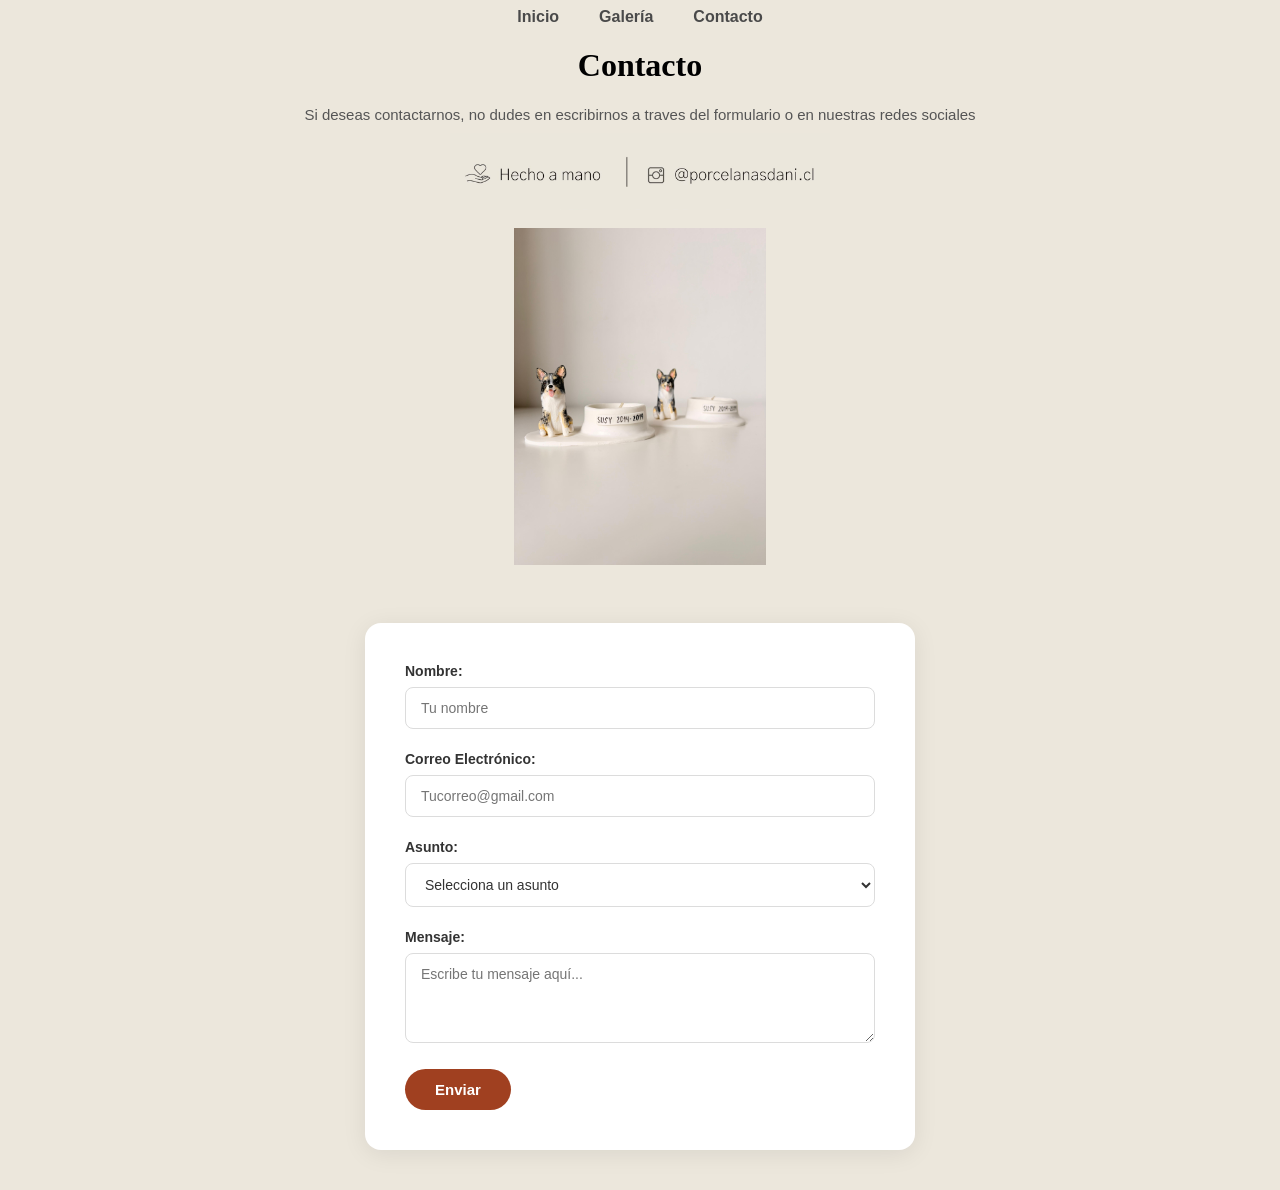
==== Contacto.html @ 03d56edf "Add files via upload" ====
<!DOCTYPE html>
<html lang="en">
<head>
    <meta charset="UTF-8">
    <meta name="viewport" content="width=device-width, initial-scale=1.0">
    <title>Porcelanasdani.cl</title>
     <link rel="stylesheet" href="estilos.css">
</head>

<body>
    <nav>
    <ul>
        <li><a href="Paginadeinicio.html">Inicio</a></li>
        <li><a href="Galeria.html">Galería</a></li>
        <li><a href="Contacto.html">Contacto</a></li>
    </ul>
</nav>

    <h1>Contacto</h1>
    <p class="parrafo-corto"> 
        Si deseas contactarnos, no dudes en escribirnos a traves del formulario o en nuestras redes sociales</p>
    <img src=contactodos.jpeg alt="Porcelanasdani" width="1000" height="auto"><br>
    <img src=contactouno.jpeg alt="Porcelanasdani" width="200" class="imagen-final"><br>

   <main>
    <div class="columna-formulario"></div>

    <div class="tarjeta-formulario">
        <form action="#" method="POST" class="formulario-contacto">
            <div class="campo-grupo">
                <label for="nombre">Nombre:</label>
                <input type="text" id="nombre" name="nombre" placeholder="Tu nombre">
            </div>
            <div class="campo-grupo">
                <label for="correo">Correo Electrónico:</label>
                <input type="email" id="correo" name="correo" placeholder="Tucorreo@gmail.com">
            </div>
            <div class="campo-grupo">
                <label for="asunto">Asunto:</label>
                <select id="asunto" name="asunto">
                    <option value="" disabled selected>Selecciona un asunto</option>
                    <option value="encargo">Encargo personalizado</option>
                    <option value="consulta">Consulta general</option>
                </select>
            </div>
            <div class="campo-grupo">
                <label for="mensaje">Mensaje:</label>
                <textarea id="mensaje" name="mensaje" rows="4" placeholder="Escribe tu mensaje aquí..."></textarea>
            </div>
            <button type="submit" class="btn-enviar">Enviar</button>

        </form>
    </div>
</main>

</body>
</html>
---- estilos.css ----
body {
  background-color:rgb(236, 231, 220)
}

h1 {
  color: black;
  text-align: center;
}

p {
  font-family: 'arial';
  font-size: 18px;
  text-align: center;
  line-break: normal;
  margin-bottom: 50px;
  line-height: 1,6;
  max-width: px;
    margin-left: auto;    
    margin-right: auto;
    color: 2c2c2c;
}

h2 {
    font-family: 'arial';
  font-size: 18px;
  text-align: center;
  line-break: normal;
  margin-bottom: 50px;
  max-width: 350px;
    margin-left: auto;    
    margin-right: auto;

}

h3 {
    font-family: 'arial';
  font-size: 18px;
  text-align: center;
  line-break: normal;
  margin-bottom: 50px;
  max-width: 350px;
    margin-left: auto;    
    margin-right: auto;

}
.parrafo-largo {
    text-align: justify;       
    max-width: 600px;         
    margin-left: auto;         
    line-height: 1.6;          
    color: #333333;
}


.parrafo-corto {
    text-align: center;        
    font-size: 15px;           
    color: #555555;            
    margin: 10px 0;
}
img {
  display: block;
  margin: auto;
  width: 30%;
}

img.imagen-portada {
  display: block;
  margin: auto;
  width: 10%;
}

img.imagen-final {
  display: block;
  margin: auto;
  width: 20%;
}

ul {
    list-style: none;          
    display: flex;     
    justify-content: center;  
    gap: 40px; 
    margin: 0;
    padding: 0;
}

a {
    text-decoration: none;     
    color: #4a4a4a;            
    font-family: sans-serif;
    font-weight: 600;          
    font-size: 16px;
    transition: color 0.3s ease; 
}


 a:hover {
    color: #b8860b;            
}


.tarjeta-formulario{
    max-width: 550px;
    margin: 40px auto;
    background-color: #ffffff;
    padding: 40px;
    border-radius: 16px;
    box-shadow: 0 4px 25px rgba(0, 0, 0, 0.08); 
    box-sizing: border-box;
}


.campo-grupo {
    margin-bottom: 22px;
}


.formulario-contacto label {
    display: block;
    margin-bottom: 8px;
    font-family: Arial, sans-serif;
    font-weight: bold;
    color: #333333;
    font-size: 14px;
}


.formulario-contacto input[type="text"],
.formulario-contacto input[type="email"],
.formulario-contacto select,
.formulario-contacto textarea {
    width: 100%;
    padding: 12px 15px;
    border: 1px solid #dcdcdc;
    border-radius: 8px; 
    background-color: #ffffff;
    font-family: Arial, sans-serif;
    font-size: 14px;
    color: #333333;
    box-sizing: border-box; 
    outline: none;
    transition: border-color 0.2s ease, box-shadow 0.2s ease;
}


.formulario-contacto input:focus,
.formulario-contacto select:focus,
.formulario-contacto textarea:focus {
    border-color: #a04020; 
    box-shadow: 0 0 0 3px rgba(160, 64, 32, 0.15);
}


.btn-enviar {
    background-color: #a04020; 
    color: #ffffff;
    border: none;
    padding: 12px 30px;
    border-radius: 50px;       
    font-family: Arial, sans-serif;
    font-size: 15px;
    font-weight: bold;
    cursor: pointer;
    transition: background-color 0.2s ease;
}


.btn-enviar:hover {
    background-color: #803015;
}
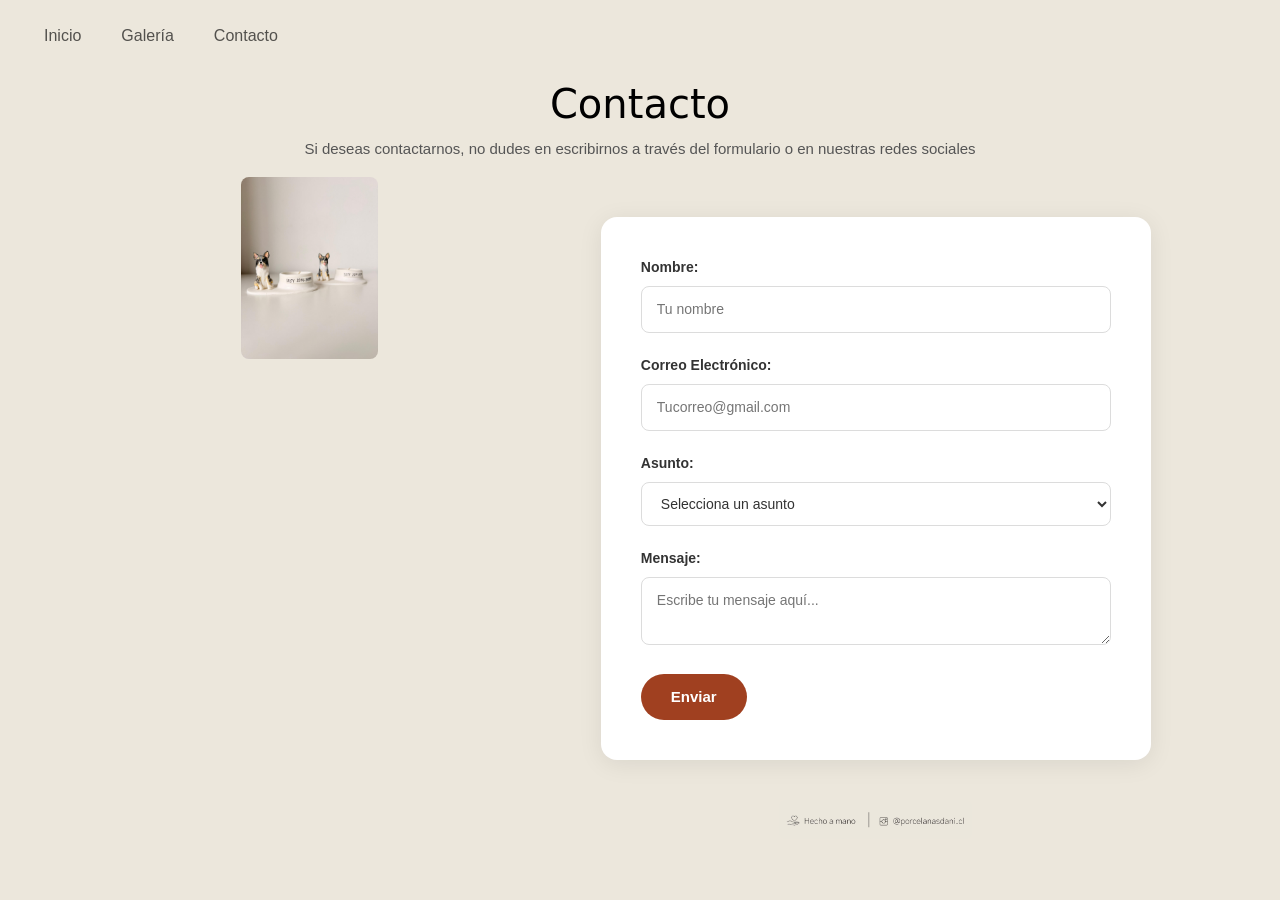
==== commit 3595aca1: "Add files via upload" ====
--- a/Contacto.html
+++ b/Contacto.html
@@ -1,57 +1,77 @@
 <!DOCTYPE html>
-<html lang="en">
+<html lang="es">
 <head>
     <meta charset="UTF-8">
     <meta name="viewport" content="width=device-width, initial-scale=1.0">
     <title>Porcelanasdani.cl</title>
-     <link rel="stylesheet" href="estilos.css">
+    <link href="https://cdn.jsdelivr.net/npm/bootstrap@5.3.3/dist/css/bootstrap.min.css" rel="stylesheet">
+    <link rel="stylesheet" href="estilos.css">
 </head>
+<body>
 
-<body>
-    <nav>
-    <ul>
-        <li><a href="Paginadeinicio.html">Inicio</a></li>
-        <li><a href="Galeria.html">Galería</a></li>
-        <li><a href="Contacto.html">Contacto</a></li>
-    </ul>
-</nav>
+    <!-- 1. MENÚ SUPERIOR UNIFICADO CON INICIO -->
+    <nav class="navbar navbar-expand py-3 px-4 barra-navegacion">
+        <div class="container-fluid justify-content-start">
+            <ul class="navbar-nav flex-row gap-4">
+                <li class="nav-item">
+                    <a class="nav-link enlace-menu" href="Paginadeinicio.html">Inicio</a>
+                </li>
+                <li class="nav-item">
+                    <a class="nav-link enlace-menu" href="Galeria.html">Galería</a>
+                </li>
+                <li class="nav-item">
+                    <a class="nav-link enlace-menu enlace-activo" href="Contacto.html">Contacto</a>
+                </li>
+            </ul>
+        </div>
+    </nav>
+    
 
-    <h1>Contacto</h1>
-    <p class="parrafo-corto"> 
-        Si deseas contactarnos, no dudes en escribirnos a traves del formulario o en nuestras redes sociales</p>
-    <img src=contactodos.jpeg alt="Porcelanasdani" width="1000" height="auto"><br>
-    <img src=contactouno.jpeg alt="Porcelanasdani" width="200" class="imagen-final"><br>
+<main class="container my-2">
+        <h1 class="titulo-contacto text-center mb-1">Contacto</h1>
+        <p class="parrafo-corto mb-3">
+            Si deseas contactarnos, no dudes en escribirnos a través del formulario o en nuestras redes sociales
+        </p>
 
-   <main>
-    <div class="columna-formulario"></div>
+        <div class="row align-items-start g-3">
+            <!-- Columna izquierda: Imagen contactouno.jpeg -->
+            <div class="col-12 col-md-5 text-center">
+                <img src="contactouno.jpeg" alt="Porcelanasdani" class="img-fluid imagen-contacto rounded-3">
+            </div>
 
-    <div class="tarjeta-formulario">
-        <form action="#" method="POST" class="formulario-contacto">
-            <div class="campo-grupo">
-                <label for="nombre">Nombre:</label>
-                <input type="text" id="nombre" name="nombre" placeholder="Tu nombre">
+            <!-- Columna derecha: Formulario de contacto -->
+            <div class="col-12 col-md-7">
+                <div class="tarjeta-formulario tarjeta-contacto-compacta">
+                    <form action="#" method="POST" class="formulario-contacto">
+                        <div class="campo-grupo">
+                            <label for="nombre">Nombre:</label>
+                            <input type="text" id="nombre" name="nombre" placeholder="Tu nombre">
+                        </div>
+                        <div class="campo-grupo">
+                            <label for="correo">Correo Electrónico:</label>
+                            <input type="email" id="correo" name="correo" placeholder="Tucorreo@gmail.com">
+                        </div>
+                        <div class="campo-grupo">
+                            <label for="asunto">Asunto:</label>
+                            <select id="asunto" name="asunto">
+                                <option value="" disabled selected>Selecciona un asunto</option>
+                                <option value="encargo">Encargo personalizado</option>
+                                <option value="consulta">Consulta general</option>
+                            </select>
+                        </div>
+                        <div class="campo-grupo">
+                            <label for="mensaje">Mensaje:</label>
+                            <textarea id="mensaje" name="mensaje" rows="2" placeholder="Escribe tu mensaje aquí..."></textarea>
+                        </div>
+                        <button type="submit" class="btn-enviar">Enviar</button>
+                    </form>
+                </div>
+            <div class="text-center mt-2">
+                    <img src="contactodos.jpeg" alt="Porcelanasdani" class="img-fluid imagen-contacto-bajo rounded-3">
+                </div>
             </div>
-            <div class="campo-grupo">
-                <label for="correo">Correo Electrónico:</label>
-                <input type="email" id="correo" name="correo" placeholder="Tucorreo@gmail.com">
-            </div>
-            <div class="campo-grupo">
-                <label for="asunto">Asunto:</label>
-                <select id="asunto" name="asunto">
-                    <option value="" disabled selected>Selecciona un asunto</option>
-                    <option value="encargo">Encargo personalizado</option>
-                    <option value="consulta">Consulta general</option>
-                </select>
-            </div>
-            <div class="campo-grupo">
-                <label for="mensaje">Mensaje:</label>
-                <textarea id="mensaje" name="mensaje" rows="4" placeholder="Escribe tu mensaje aquí..."></textarea>
-            </div>
-            <button type="submit" class="btn-enviar">Enviar</button>
-
-        </form>
-    </div>
-</main>
+        </div>
+    </main>
 
 </body>
 </html>
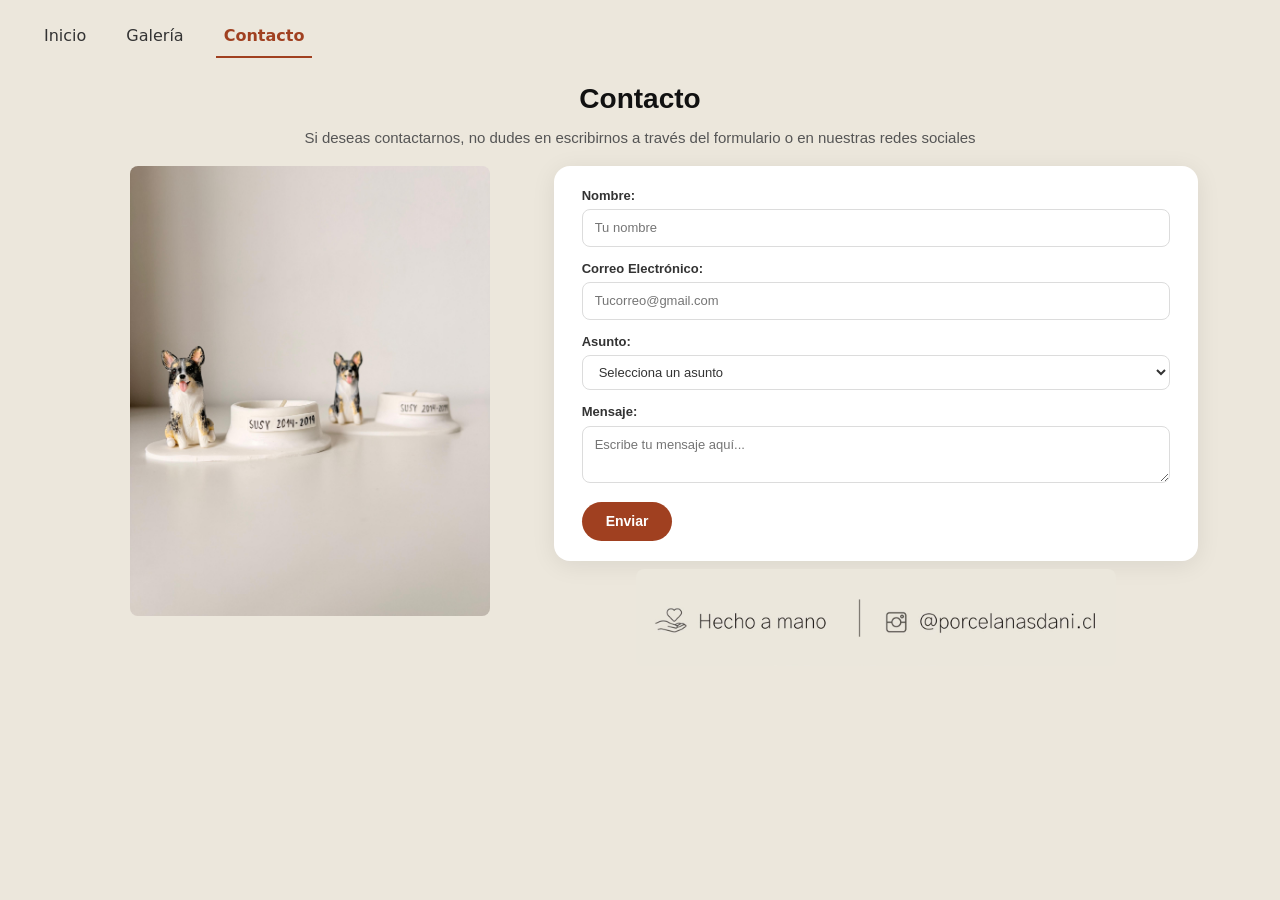
==== commit f591fa65: "Update Contacto.html" ====
--- a/Contacto.html
+++ b/Contacto.html
@@ -9,12 +9,11 @@
 </head>
 <body>
 
-    <!-- 1. MENÚ SUPERIOR UNIFICADO CON INICIO -->
     <nav class="navbar navbar-expand py-3 px-4 barra-navegacion">
         <div class="container-fluid justify-content-start">
             <ul class="navbar-nav flex-row gap-4">
                 <li class="nav-item">
-                    <a class="nav-link enlace-menu" href="Paginadeinicio.html">Inicio</a>
+                    <a class="nav-link enlace-menu" href="index.html">Inicio</a>
                 </li>
                 <li class="nav-item">
                     <a class="nav-link enlace-menu" href="Galeria.html">Galería</a>
@@ -34,12 +33,10 @@
         </p>
 
         <div class="row align-items-start g-3">
-            <!-- Columna izquierda: Imagen contactouno.jpeg -->
+           
             <div class="col-12 col-md-5 text-center">
                 <img src="contactouno.jpeg" alt="Porcelanasdani" class="img-fluid imagen-contacto rounded-3">
             </div>
-
-            <!-- Columna derecha: Formulario de contacto -->
             <div class="col-12 col-md-7">
                 <div class="tarjeta-formulario tarjeta-contacto-compacta">
                     <form action="#" method="POST" class="formulario-contacto">
@@ -74,4 +71,4 @@
     </main>
 
 </body>
-</html>+</html>
--- a/estilos.css
+++ b/estilos.css
@@ -1,172 +1,309 @@
+/* ESTILOS GENERALES Y TIPOGRAFÍA BASE */
 body {
-  background-color:rgb(236, 231, 220)
+  background-color: rgb(236, 231, 220);
 }
 
 h1 {
   color: black;
   text-align: center;
-}
-
-p {
-  font-family: 'arial';
+  font-family: Arial, Helvetica, sans-serif;
+}
+
+h2 {
+  font-family: Arial, Helvetica, sans-serif;
   font-size: 18px;
   text-align: center;
-  line-break: normal;
-  margin-bottom: 50px;
-  line-height: 1,6;
-  max-width: px;
-    margin-left: auto;    
-    margin-right: auto;
-    color: 2c2c2c;
-}
-
-h2 {
-    font-family: 'arial';
-  font-size: 18px;
-  text-align: center;
-  line-break: normal;
   margin-bottom: 50px;
   max-width: 350px;
-    margin-left: auto;    
-    margin-right: auto;
-
+  margin-left: auto;
+  margin-right: auto;
 }
 
 h3 {
-    font-family: 'arial';
+  font-family: Arial, Helvetica, sans-serif;
   font-size: 18px;
   text-align: center;
-  line-break: normal;
   margin-bottom: 50px;
   max-width: 350px;
-    margin-left: auto;    
-    margin-right: auto;
-
-}
-.parrafo-largo {
-    text-align: justify;       
-    max-width: 600px;         
-    margin-left: auto;         
-    line-height: 1.6;          
-    color: #333333;
-}
-
-
-.parrafo-corto {
-    text-align: center;        
-    font-size: 15px;           
-    color: #555555;            
-    margin: 10px 0;
-}
+  margin-left: auto;
+  margin-right: auto;
+}
+
+p {
+  font-family: Arial, Helvetica, sans-serif;
+  font-size: 18px;
+  text-align: center;
+  margin-bottom: 50px;
+  line-height: 1.6;
+  margin-left: auto;
+  margin-right: auto;
+  color: #2c2c2c;
+}
+
 img {
   display: block;
   margin: auto;
   width: 30%;
 }
 
-img.imagen-portada {
-  display: block;
-  margin: auto;
-  width: 10%;
-}
-
 img.imagen-final {
   display: block;
   margin: auto;
   width: 20%;
 }
 
+/*MENÚ DE NAVEGACIÓN SUPERIOR*/
 ul {
-    list-style: none;          
-    display: flex;     
-    justify-content: center;  
-    gap: 40px; 
-    margin: 0;
-    padding: 0;
+  list-style: none;
+  margin: 0;
+  padding: 0;
 }
 
 a {
-    text-decoration: none;     
-    color: #4a4a4a;            
-    font-family: sans-serif;
-    font-weight: 600;          
-    font-size: 16px;
-    transition: color 0.3s ease; 
-}
-
-
- a:hover {
-    color: #b8860b;            
-}
-
-
-.tarjeta-formulario{
-    max-width: 550px;
-    margin: 40px auto;
-    background-color: #ffffff;
-    padding: 40px;
-    border-radius: 16px;
-    box-shadow: 0 4px 25px rgba(0, 0, 0, 0.08); 
-    box-sizing: border-box;
-}
-
+  text-decoration: none;
+}
+.enlace-menu {
+  font-size: 16px;
+  color: #333333;
+  font-weight: 500;
+  text-decoration: none;
+  transition: color 0.2s ease;
+}
+.enlace-menu:hover {
+  color: #a04020;
+}
+.enlace-activo {
+  color: #a04020 !important;
+  font-weight: 700;
+  border-bottom: 2px solid #a04020;
+}
+
+/*PÁGINA DE INICIO*/
+.imagen-portada {
+  width: 100%;
+  max-width: 420px;
+  height: auto;
+}
+
+.imagen-portada-grande {
+  width: 100%;
+  max-width: 380px;
+  height: auto;
+}
+
+.logo-sobre-titulo {
+  max-width: 140px;
+  height: auto;
+}
+
+.titulo-principal {
+  font-size: 2rem;
+  font-weight: 700;
+  color: #111111;
+  text-align: center;
+}
+
+.parrafo-largo {
+  text-align: justify;
+  max-width: 600px;
+  margin-left: auto;
+  line-height: 1.6;
+  color: #333333;
+}
+
+.parrafo-corto {
+  text-align: center;
+  font-size: 15px;
+  color: #555555;
+  margin: 10px 0;
+}
+
+.parrafo-historia {
+  font-family: Arial, Helvetica, sans-serif;
+  font-size: 15px;
+  color: #555555;
+  text-align: justify;
+  line-height: 1.6;
+}
+
+.parrafo-invitacion {
+  font-family: Arial, Helvetica, sans-serif;
+  font-size: 15px;
+  color: #555555;
+  line-height: 1.5;
+}
+
+.pie-pagina {
+  border-top: 1px solid rgba(0, 0, 0, 0.08);
+  margin-top: 60px;
+}
+
+.bloque-destacado {
+  max-width: 780px;
+  background-color: #ffffff;
+  border-radius: 16px;
+}
+
+/*PÁGINA DE GALERÍA*/
+.titulo-galeria {
+  font-size: 2rem;
+  font-weight: 700;
+  color: #111111;
+}
+
+.cuadricula-dos-por-fila {
+  max-width: 820px;
+}
+
+.tarjeta-obra {
+  background-color: #ffffff;
+  border-radius: 12px;
+  box-shadow: 0 4px 12px rgba(0, 0, 0, 0.06);
+  transition: transform 0.2s ease;
+}
+
+.tarjeta-obra:hover {
+  transform: translateY(-4px);
+}
+
+.foto-galeria {
+  width: 100%;
+  height: 220px;
+  object-fit: cover;
+  border-radius: 8px;
+}
+
+.foto-galeria-limpia {
+  width: 100%;
+  max-height: 320px;
+  object-fit: contain;
+  border-radius: 8px;
+}
+
+.titulo-obra {
+  font-size: 1rem;
+  font-weight: 600;
+  color: #333333;
+}
+
+/*PÁGINA DE CONTACTO Y FORMULARIO*/
+.tarjeta-formulario {
+  max-width: 550px;
+  margin: 40px auto;
+  background-color: #ffffff;
+  padding: 40px;
+  border-radius: 16px;
+  box-shadow: 0 4px 25px rgba(0, 0, 0, 0.08);
+  box-sizing: border-box;
+}
 
 .campo-grupo {
-    margin-bottom: 22px;
-}
-
+  margin-bottom: 22px;
+}
 
 .formulario-contacto label {
-    display: block;
-    margin-bottom: 8px;
-    font-family: Arial, sans-serif;
-    font-weight: bold;
-    color: #333333;
-    font-size: 14px;
-}
-
+  display: block;
+  margin-bottom: 8px;
+  font-family: Arial, sans-serif;
+  font-weight: bold;
+  color: #333333;
+  font-size: 14px;
+}
 
 .formulario-contacto input[type="text"],
 .formulario-contacto input[type="email"],
 .formulario-contacto select,
 .formulario-contacto textarea {
-    width: 100%;
-    padding: 12px 15px;
-    border: 1px solid #dcdcdc;
-    border-radius: 8px; 
-    background-color: #ffffff;
-    font-family: Arial, sans-serif;
-    font-size: 14px;
-    color: #333333;
-    box-sizing: border-box; 
-    outline: none;
-    transition: border-color 0.2s ease, box-shadow 0.2s ease;
-}
-
+  width: 100%;
+  padding: 12px 15px;
+  border: 1px solid #dcdcdc;
+  border-radius: 8px;
+  background-color: #ffffff;
+  font-family: Arial, sans-serif;
+  font-size: 14px;
+  color: #333333;
+  box-sizing: border-box;
+  outline: none;
+  transition: border-color 0.2s ease, box-shadow 0.2s ease;
+}
 
 .formulario-contacto input:focus,
 .formulario-contacto select:focus,
 .formulario-contacto textarea:focus {
-    border-color: #a04020; 
-    box-shadow: 0 0 0 3px rgba(160, 64, 32, 0.15);
-}
-
+  border-color: #a04020;
+  box-shadow: 0 0 0 3px rgba(160, 64, 32, 0.15);
+}
 
 .btn-enviar {
-    background-color: #a04020; 
-    color: #ffffff;
-    border: none;
-    padding: 12px 30px;
-    border-radius: 50px;       
-    font-family: Arial, sans-serif;
-    font-size: 15px;
-    font-weight: bold;
-    cursor: pointer;
-    transition: background-color 0.2s ease;
-}
-
+  background-color: #a04020;
+  color: #ffffff;
+  border: none;
+  padding: 12px 30px;
+  border-radius: 50px;
+  font-family: Arial, sans-serif;
+  font-size: 15px;
+  font-weight: bold;
+  cursor: pointer;
+  transition: background-color 0.2s ease;
+}
 
 .btn-enviar:hover {
-    background-color: #803015;
-}
-
+  background-color: #803015;
+}
+.titulo-contacto {
+    font-size: 1.75rem;
+    font-weight: 700;
+    color: #111111;
+}
+.imagen-contacto {
+    width: 100%;
+    max-width: 380px;
+    max-height: 430px;
+    object-fit: cover;
+    height: auto;
+}
+.tarjeta-contacto-compacta {
+    margin-top: 0;
+    margin-bottom: 0;
+    max-width: 100%;
+    padding: 20px 28px;
+}
+
+.tarjeta-contacto-compacta .campo-grupo {
+    margin-bottom: 12px;
+}
+
+.tarjeta-contacto-compacta .formulario-contacto label {
+    margin-bottom: 4px;
+    font-size: 13px;
+}
+
+.tarjeta-contacto-compacta .formulario-contacto input[type="text"],
+.tarjeta-contacto-compacta .formulario-contacto input[type="email"],
+.tarjeta-contacto-compacta .formulario-contacto select,
+.tarjeta-contacto-compacta .formulario-contacto textarea {
+    padding: 8px 12px;
+    font-size: 13px;
+}
+
+.tarjeta-contacto-compacta .btn-enviar {
+    padding: 9px 24px;
+    font-size: 14px;
+}
+
+
+.imagen-contacto-bajo {
+    width: 100%;
+    max-width: 480px;
+    max-height: 110px;
+    object-fit: cover;
+    height: auto;
+}
+
+.imagen-contacto {
+    width: 100%;
+    max-width: 360px;
+    max-height: 450px;
+    object-fit: cover;
+    height: auto;
+}
